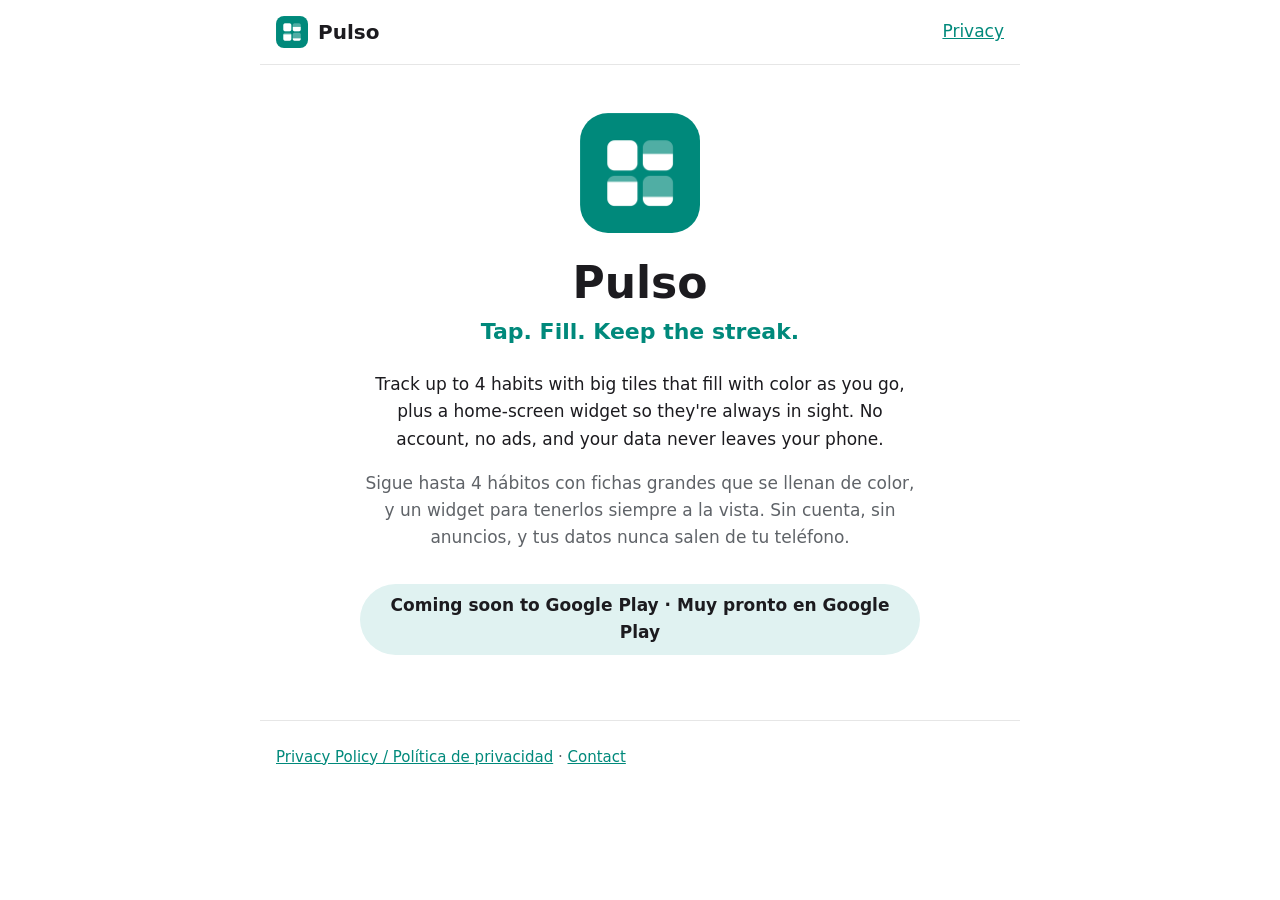
==== index.html @ 3e737878 "Pulso website: landing page and privacy policy (en/es)" ====
<!doctype html>
<html lang="en">
<head>
<meta charset="utf-8">
<meta name="viewport" content="width=device-width, initial-scale=1">
<title>Pulso — Visual Habit Tracker</title>
<meta name="description" content="Pulso turns your habits into big tiles you tap to fill. With a home-screen widget. No account, no ads.">
<link rel="stylesheet" href="style.css">
</head>
<body>
<header class="bar">
  <a class="brand" href="./"><img src="icon.png" alt="" width="32" height="32">Pulso</a>
  <nav><a href="privacy.html">Privacy</a></nav>
</header>

<main class="hero">
  <img src="icon.png" alt="Pulso icon" width="120" height="120" class="hero-icon">
  <h1>Pulso</h1>
  <p class="lead">Tap. Fill. Keep the streak.</p>
  <p>Track up to 4 habits with big tiles that fill with color as you go, plus a home-screen widget so they're always in sight. No account, no ads, and your data never leaves your phone.</p>
  <p lang="es" class="muted">Sigue hasta 4 hábitos con fichas grandes que se llenan de color, y un widget para tenerlos siempre a la vista. Sin cuenta, sin anuncios, y tus datos nunca salen de tu teléfono.</p>
  <p class="soon">Coming soon to Google Play · Muy pronto en Google Play</p>
</main>

<footer><a href="privacy.html">Privacy Policy / Política de privacidad</a> · <a href="mailto:felipevipa710@gmail.com">Contact</a></footer>
</body>
</html>
---- style.css ----
:root {
  --bg: #ffffff;
  --text: #1c1b1f;
  --muted: #5f6368;
  --accent: #00897b;
  --soft: #e0f2f1;
  --line: #e6e6e6;
}
@media (prefers-color-scheme: dark) {
  :root {
    --bg: #121414;
    --text: #e6e1e5;
    --muted: #a0a4a8;
    --accent: #4db6ac;
    --soft: #1d2b29;
    --line: #2a2d2d;
  }
}
* { box-sizing: border-box; }
html { scroll-behavior: smooth; }
body {
  margin: 0;
  background: var(--bg);
  color: var(--text);
  font: 17px/1.6 system-ui, -apple-system, "Segoe UI", Roboto, sans-serif;
}
a { color: var(--accent); }
.bar {
  display: flex; align-items: center; justify-content: space-between;
  max-width: 760px; margin: 0 auto; padding: 16px;
  border-bottom: 1px solid var(--line);
}
.brand {
  display: flex; align-items: center; gap: 10px;
  font-weight: 700; font-size: 20px; color: var(--text); text-decoration: none;
}
.brand img { border-radius: 8px; }
main { max-width: 760px; margin: 0 auto; padding: 8px 16px 48px; }
article + article { margin-top: 56px; padding-top: 32px; border-top: 1px solid var(--line); }
h1 { font-size: 32px; line-height: 1.2; margin: 24px 0 4px; }
h2 { font-size: 20px; margin: 28px 0 6px; }
.muted { color: var(--muted); }
.callout { background: var(--soft); border-radius: 12px; padding: 14px 16px; }
footer {
  max-width: 760px; margin: 0 auto; padding: 24px 16px 40px;
  border-top: 1px solid var(--line); color: var(--muted); font-size: 15px;
}
.hero { text-align: center; padding-top: 48px; }
.hero-icon { border-radius: 28px; }
.hero h1 { font-size: 44px; margin-top: 16px; }
.lead { font-size: 22px; color: var(--accent); font-weight: 600; margin-top: 0; }
.hero p { max-width: 560px; margin-left: auto; margin-right: auto; }
.soon {
  display: inline-block; margin-top: 16px; padding: 8px 16px;
  border-radius: 999px; background: var(--soft); font-weight: 600;
}
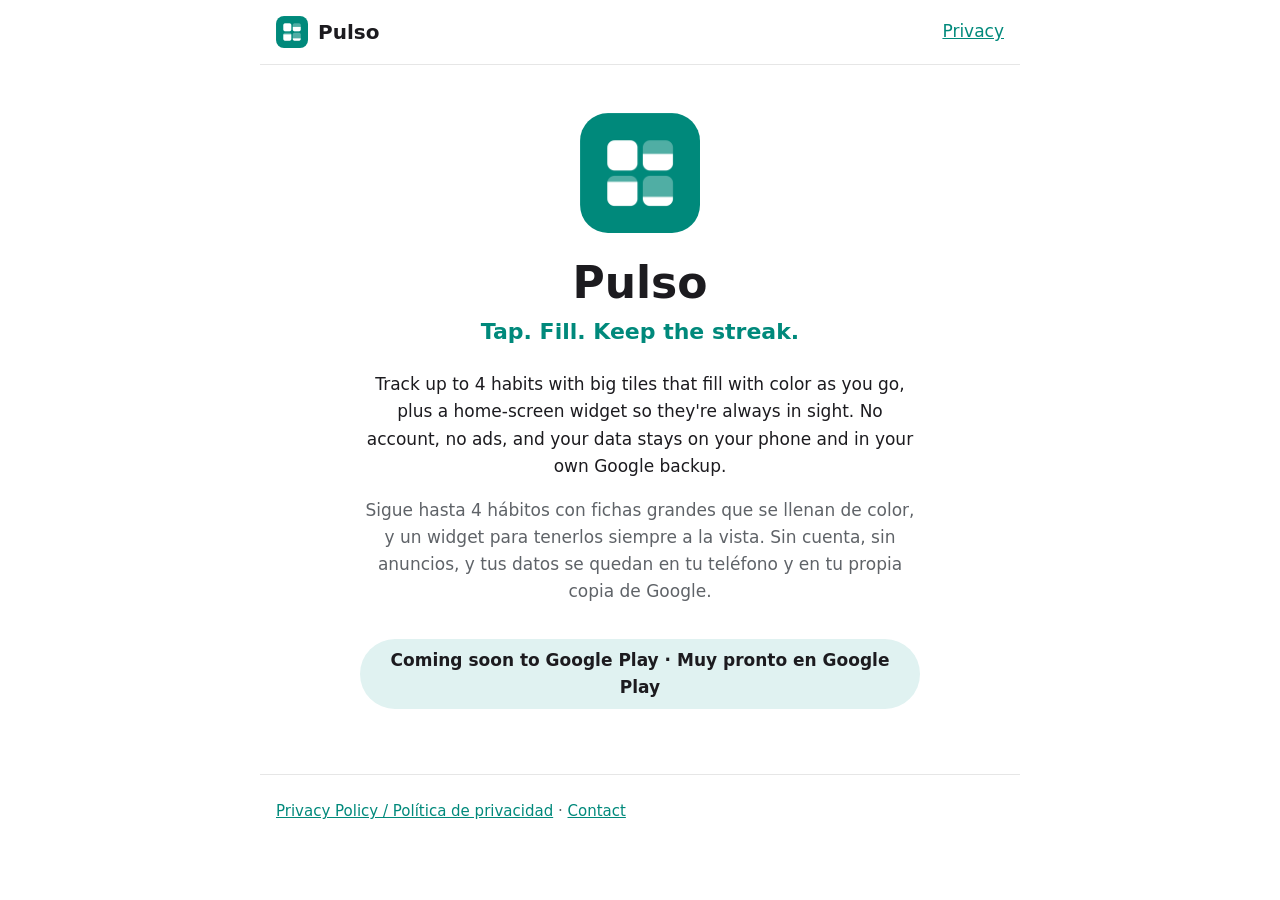
==== commit fffc4add: "Privacy policy: explain Android backup to the user's own Google account" ====
--- a/index.html
+++ b/index.html
@@ -17,8 +17,8 @@
   <img src="icon.png" alt="Pulso icon" width="120" height="120" class="hero-icon">
   <h1>Pulso</h1>
   <p class="lead">Tap. Fill. Keep the streak.</p>
-  <p>Track up to 4 habits with big tiles that fill with color as you go, plus a home-screen widget so they're always in sight. No account, no ads, and your data never leaves your phone.</p>
-  <p lang="es" class="muted">Sigue hasta 4 hábitos con fichas grandes que se llenan de color, y un widget para tenerlos siempre a la vista. Sin cuenta, sin anuncios, y tus datos nunca salen de tu teléfono.</p>
+  <p>Track up to 4 habits with big tiles that fill with color as you go, plus a home-screen widget so they're always in sight. No account, no ads, and your data stays on your phone and in your own Google backup.</p>
+  <p lang="es" class="muted">Sigue hasta 4 hábitos con fichas grandes que se llenan de color, y un widget para tenerlos siempre a la vista. Sin cuenta, sin anuncios, y tus datos se quedan en tu teléfono y en tu propia copia de Google.</p>
   <p class="soon">Coming soon to Google Play · Muy pronto en Google Play</p>
 </main>
 
